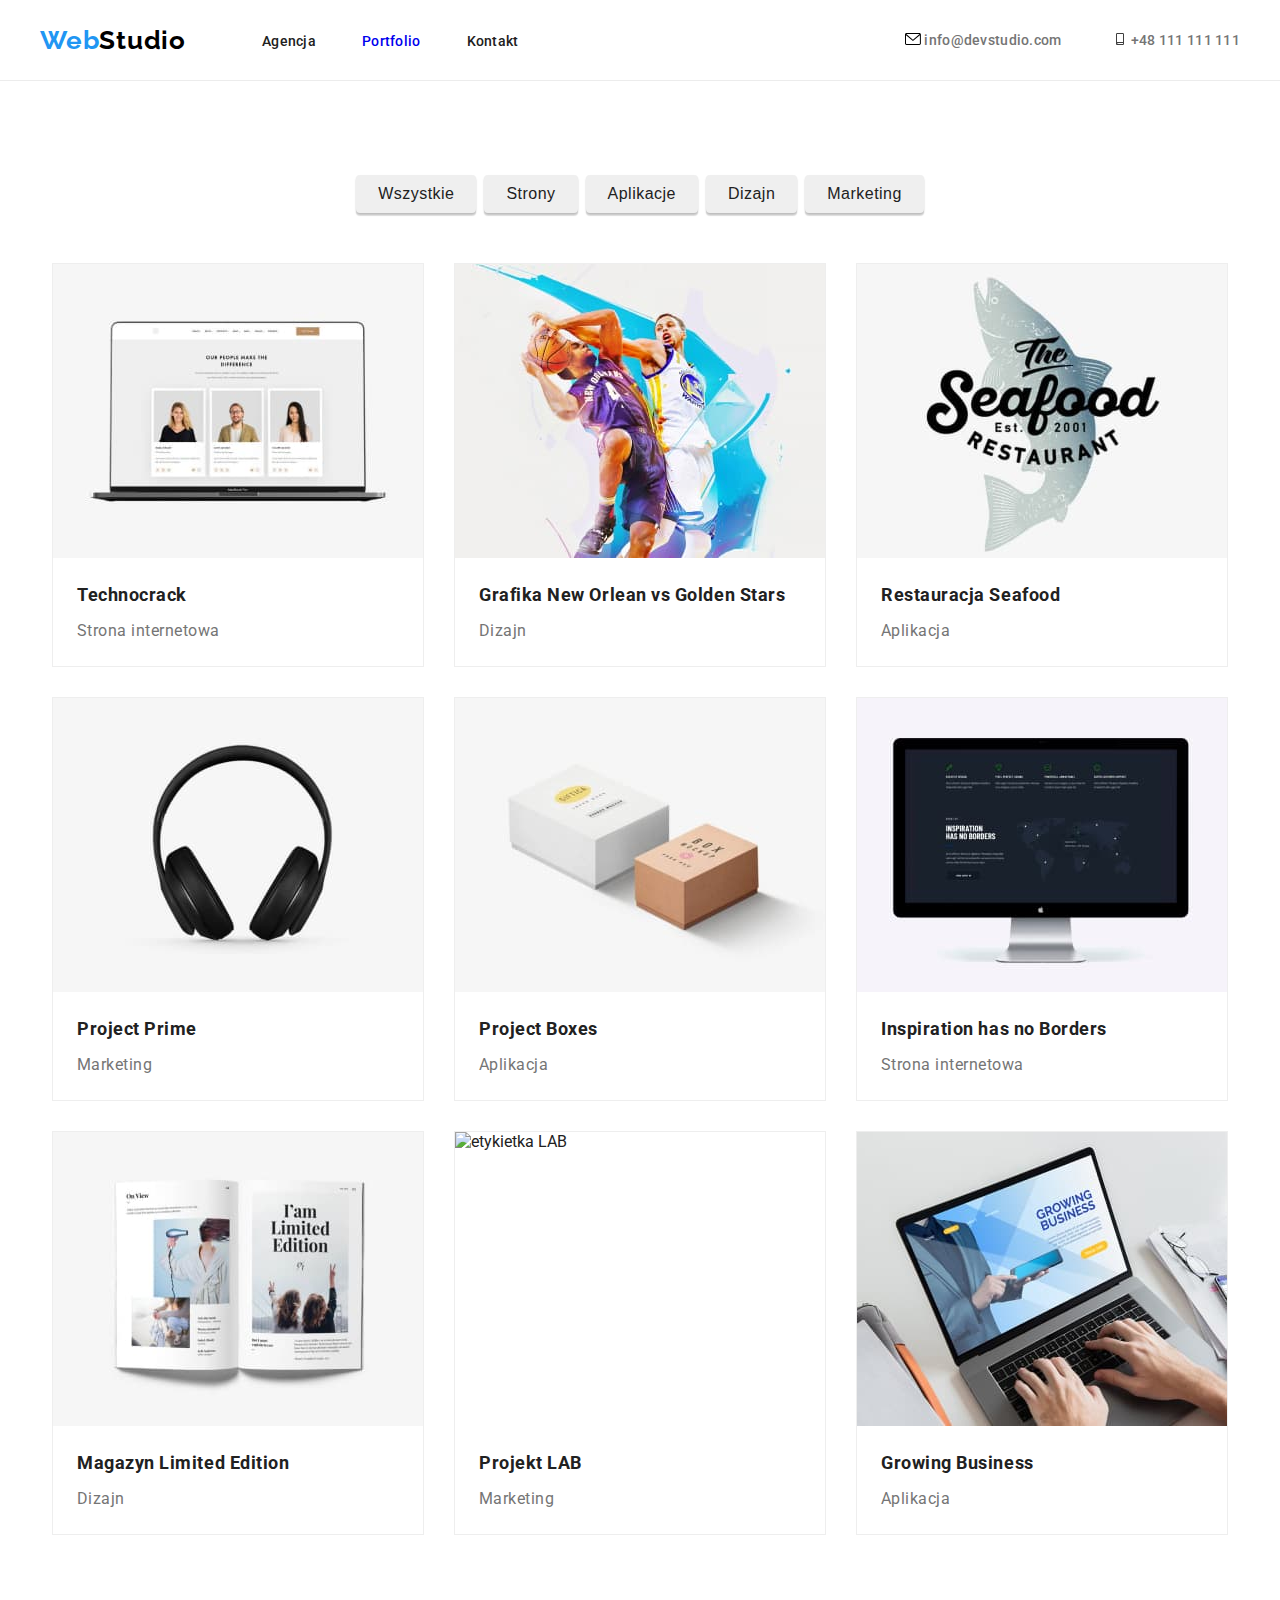
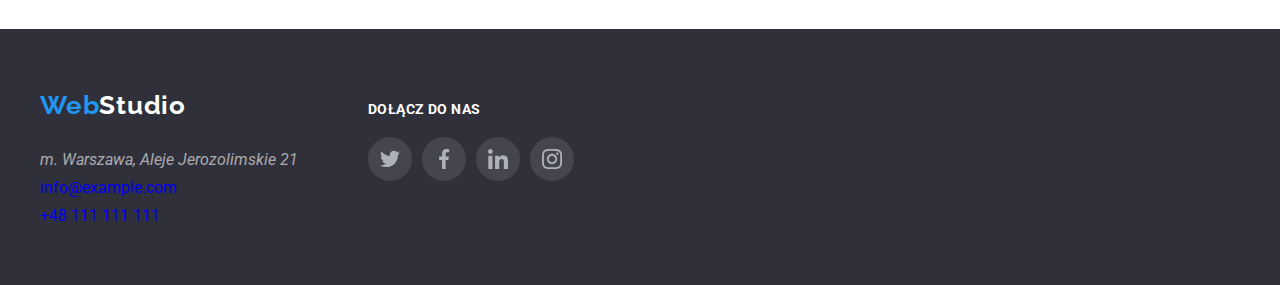
==== portfolio.html @ 3dd03b78 "start" ====
<!DOCTYPE html>
<html lang="en">
  <head>
    <meta charset="UTF-8"/>
    <title>portfolio</title>
    <link rel="preconnect" href="https://fonts.googleapis.com">
<link rel="preconnect" href="https://fonts.gstatic.com" crossorigin>
<link href="https://fonts.googleapis.com/css2?family=Raleway:wght@700&family=Roboto:wght@400;500;700;900&display=swap" rel="stylesheet">
    <link rel="preconnect" href="https://fonts.google.com">
    <link href="css/styles.css" rel="stylesheet"/>
  </head>
  <body>
    <header class="header">
      <div class="container">
        <nav class="navigation">
          <a class="navigation-logo link" href="index.html"><h4>
              <span>Web</span>Studio
            </h4></a>
            <ul class="navigation-list list">
              <li class="navigation-list-item">
                <a class="navigation-list-link link">Agencja</a>
              </li>
              <li class="navigation-list-item">
                <a class="navigation-list-link link" href="portfolio.html">
                  Portfolio</a>
              </li>
              <li class="navigation-list-item">
                <a class="navigation-list-link link">Kontakt</a>
              </li>
            </ul>
          </nav>
          <ul class="contact-list list">
            <li class="contact-list-item">
              <svg class="icon-contact" width="16" height="12">
                <use href="./images/icon.svg#mail" ></use>
              </svg>
              <a class="contact-link link" href="info@devstudio.com">
              info@devstudio.com
            </a></li>
            <li class="contact-list-item">
              <svg class="icon-contact" width="16" height="12">
                <use href="./images/icon.svg#phone" ></use>
              </svg>
              <a class="contact-link link" href="tel:+48111111111">
              +48 111 111 111 
            </a></li>
          </ul>
      </div>
    </header>

<!-- MAIN -->

    <!-- FILTER -->

    <main>
      <section class="portfolio section">
        <div class="container">
          <ul class="filter-list list">
            <li class="filter-list-item">
              <button class="filter-btn" type="button">Wszystkie</button>
            </li class="filter-list-item">
            <li class="filter-list-item">
              <button class="filter-btn" type="button">Strony</button>
            </li>
            <li class="filter-list-item">
              <button class="filter-btn" type="button">Aplikacje</button>
            </li>
            <li class="filter-list-item">
              <button class="filter-btn" type="button">Dizajn</button>
            </li>
            <li class="filter-list-item">
              <button class="filter-btn" type="button">Marketing</button>
            </li>
          </ul>
        </div>
      
    <!-- FILTER -->

    <!-- CARDS -->

      
        <div class="container">
          <ul class="port-cards-list list">
            <li class="port-card">
                <img
                  src="images/portfolio/technocrack.jpg"
                  alt="Laptop with open side technocrack"
                  width="370"
                  height="294"
                />
                <h3 class="port-card-label">Technocrack</h3>
                <p class="port-card-sublabel">Strona internetowa</p>
            </li>
            <li class="port-card">
              <img
                src="images/portfolio/graficnovgs.jpg"
                alt="grafika New Orlean vs Golden Stars"
                width="370"
                height="294"
              />
              <h3 class="port-card-label">Grafika New Orlean vs Golden Stars</h3>
              <p class="port-card-sublabel">Dizajn</p>
            </li>
            <li class="port-card">
              <img
                src="images/portfolio/restaurantseafood.jpg"
                alt="Restauracja Seafood"
                width="370"
                height="294"
              />
              <h3 class="port-card-label">Restauracja Seafood</h3>
              <p class="port-card-sublabel">Aplikacja</p>
            </li>
            <li class="port-card">
              <img
                src="images/portfolio/projectprime.jpg"
                alt="słuchawki"
                width="370"
                height="294"
              />
              <h3 class="port-card-label">Project Prime</h3>
              <p class="port-card-sublabel">Marketing</p>
            </li>
            <li class="port-card">
              <img
                src="images/portfolio/projectboxes.jpg"
                alt="pudełka"
                width="370"
                height="294"
              />
              <h3 class="port-card-label" >Project Boxes</h3>
              <p class="port-card-sublabel">Aplikacja</p>
            </li>
            <li class="port-card">
              <img
                src="images/portfolio/inspirationhasnoborders.jpg"
                alt="ekran z inspiration has no borders"
                width="370"
                height="294"
              />
              <h3 class="port-card-label">Inspiration has no Borders</h3>
              <p class="port-card-sublabel">Strona internetowa</p>
            </li>
            <li class="port-card">
              <img
                src="images/portfolio/limitededition.jpg"
                alt="strona z magazynu"
                width="370"
                height="294"
              />
              <h3 class="port-card-label">Magazyn Limited Edition</h3>
              <p class="port-card-sublabel">Dizajn</p>
            </li>
            <li class="port-card">
              <img
                src="images/portfolio/lab.jpg"
                alt="etykietka LAB"
                width="370"
                height="294"
              />
              <h3 class="port-card-label">Projekt LAB</h3>
              <p class="port-card-sublabel">Marketing</p>
            </li>
            <li class="port-card">
              <img
                src="images/portfolio/gb.jpg"
                alt="pudełka"
                width="370"
                height="294"
              />
              <h3 class="port-card-label">Growing Business</h3>
              <p class="port-card-sublabel">Aplikacja</p>
            </li>
          </ul>
        </div>
      </section>

    <!-- CARDS -->

    <!-- MAIN -->

  </main>
  <footer class="footer">
    <div class="container">
      <div class="footer-container">
        <a class="navigation-logo link" href="index.html"><h4><span>Web</span>Studio</h4></a>
        <address class="address">m. Warszawa, Aleje Jerozolimskie 21</address>
        <ul class="footer-list list">
          <li class="footer-list-item">
            <a class="contact-link link" href="mailto:info@example.com"> info@example.com</a>
          </li>
          <li class="footer-list-item">
            <a class="contact-link link" href="tel:+48111111111"> +48 111 111 111</a>
          </li>
        </ul>
      </div>
      <div class="footer-social-container">
        <h5>dołącz do nas</h5>
        <div class="social-container">
          <div class="social-icon">
            <svg class="icon-social" width="44" height="44">
              <use href="./images/icon.svg#inst"></use>
            </svg>
          </div>
          <div class="social-icon">
            <svg class="icon-social" width="44" height="44">
              <use href="./images/icon.svg#tweet"></use>
            </svg>
          </div>
          <div class="social-icon">
            <svg class="icon-social" width="44" height="44">
              <use href="./images/icon.svg#f"></use>
            </svg>
          </div>
          <div class="social-icon">
            <svg class="icon-social" width="44" height="44">
              <use href="./images/icon.svg#in"></use>
            </svg>
          </div>
        </div>
      </div>
    </div>
  </footer>
  </body>
</html>
---- css/styles.css ----
:root{
    --main-color: #2196F3; 
    --secoundary-color:  #757575;
}

h1,
h2,
h3,
h4,
h5{
    margin: 0;
}

ul,
ol{
    margin: 0;
    padding: 0;
}

p{
    margin: 0;
}

img{
    display: block;
}

.link{
    text-decoration: none;
}

.list{
    list-style-type: none;
}

.container{
    width: 1200px;
    padding: 0 15px;
    align-items: center;
    margin: 0 auto;
}

body{
    font-family: 'Roboto', sans-serif;
    color: #212121;
    padding: 0;
    margin: 0;
}

/* =======HEADER====== */

.section{
    padding: 94px 0;
}

.header{
    border-bottom: 1px solid #ECECEC;
}

.header .container{
    display: flex;
    align-items: center;
    padding: 25px 0;
}

.navigation{
    display: flex;
}

.navigation-list{
    display: flex;
    align-items: center;
    gap: 46px;
}

.navigation-logo{
    font-family: 'Raleway', 'Roboto', sans-serif;
    font-weight: 700;
    font-size: 26px;
    line-height: 1,192;
    letter-spacing: 0.03em;
    color: #000000;
    cursor: pointer;
    margin-right: 76px;
}

.navigation-logo span{
    color: var(--main-color);
}

.navigation-list-link{
    font-weight: 500;
    font-size: 14px;
    line-height: 1,172;
    letter-spacing: 0.02em;
    cursor: pointer;
}
.navigation-list-link:visited {
    color:#212121;
}
.navigation-list-link:hover,
.navigation-list-link:focus{
    color: #2196F3;
}

.contact-list{
    display: flex;
    margin-left: auto;
    gap: 50px;
}

.contact-list{
    font-style: normal;
    font-weight: 500;
    font-size: 14px;
    line-height: 1,423;
    letter-spacing: 0.02em;
    color: var(--secoundary-color);
}

.contact-list-item a{
color: var(--secoundary-color);
cursor: pointer;
 fill: var(--secoundary-color);
}
.contact-list-item:hover a,
.contact-list-item:focus a{
    color: var(--main-color);
    fill: #2196f3 ;
}

/* ===END=HEADER====== */

/* =======MAIN====== */

.title .container{
    text-align: center;
}

.title{
    background-color: #2F303A;
    padding: 200px 0;
}

h1{
    color: #ffffff;
    font-weight: 900;
    font-size: 44px;
    letter-spacing: 0.06em;
    line-height: 1.36;
    margin-bottom: 30px;
    text-align: center;
    text-transform: uppercase;
}

.modal-btn{
    background-color: var(--main-color);
    border: none;
    border-radius: 4px;
    box-shadow: 0px 4px 4px rgba(0, 0, 0, 0.15);
    color: #fff;
    cursor: pointer;
    font-weight: 700;
    font-size: 16px;
    letter-spacing: 0.06em;
    line-height: 30px;
    padding: 10px 41px;
    margin-left: auto;
}

.paragraph{
    margin-bottom: 94px;
}

.paragraphs-list{
    display: flex;
    gap: 30px;
}

.par-icon{
    width: 270px;
    height: 120px;
}

.par-title{
    font-weight: 700;
    font-size: 14px;
    letter-spacing: 0.03em;
    line-height: 1.143;
    margin-top: 30px;
    padding-bottom: 10px;
    text-align: left;
    text-transform: uppercase;
}

.par{
    color: var(-secoundary-color);
    font-weight: 400;
    font-size: 14px;
    line-height: 1.71;
    letter-spacing: 0.03em;
    text-align: justify;
}

.activities-list{
    display:flex;
    justify-content: center;
    gap: 30px;
}

.team{
    background: #F5F4FA;
}

.team-list{
    display: flex;
    justify-content: center;
    gap:30px;
}

.team-list-item{
    background: #fff;
    border-radius: 0 0 4px 4px;
    box-shadow: 0px 1px 3px rgba(0, 0, 0, 0.12),
                0px 1px 1px rgba(0, 0, 0, 0.14),
                0px 2px 1px rgba(0, 0, 0, 0.2);
    color: #757575;
    font-weight: 400;
    font-size: 16px;
    line-height: 19px;
    letter-spacing: 0.03em;
    padding-bottom: 30px;
    text-align: center;
    align-content: center;
}

.team-name{
    font-weight: 500;
    font-size: 16px;
    line-height: 19px;
    color: #212121;
    margin-top: 30px;
    margin-bottom: 10px;
}

.team-list-item .social-container{
    padding: 0 32px;
    margin-top: 16px;
}

h2{
    font-weight: 700;
    font-size: 36px;
    line-height: 1.667;
    text-align: center;
    letter-spacing: 0.03em;
    margin-bottom: 50px;
}

.clinets-list{
    display: flex;
    gap: 30px;
}

.clinets-list-item{
    width: 170px; 
    height: 92px;
    border: 1px solid #AFB1B8;
    border-radius: 4px;
    fill: #afb1b8 ;
}

.clinets-list-item:hover,
.clinets-list-item:focus {
    fill: #2196f3 ;
    border: 1px solid #2196f3;
}

.portfolio{
    padding: 94px 0;
}

.filter-list{
    display: flex;
    gap: 8px;
    justify-content: center;
    margin-bottom: 50px;
}

.filter-btn{
    border: none;
    border-radius: 4px;
    box-shadow: 0px 3px 1px rgba(0, 0, 0, 0.1), 
                0px 1px 2px rgba(0, 0, 0, 0.08), 
                0px 2px 2px rgba(0, 0, 0, 0.12);
    color: #212121;
    cursor: pointer;
    font-weight: 500;
    font-size: 16px;
    line-height: 1.62;
    letter-spacing: 0.03em;
    padding: 6px 22px;
    text-align: center;
}
.filter-btn:hover,
.filter-btn:focus{
    color: #FFFFFF;
    background-color: var(--main-color);
}

.port-cards-list{
    display: grid;
    justify-content: center;
    grid-template-columns: auto auto auto;
    gap: 30px;
}

.port-card{
    background: #FFFFFF;
    border: 1px solid #EEEEEE;
}
.port-card:hover,
.port-card:focus{
    box-shadow: 0px 1px 1px rgba(0, 0, 0, 0.12), 
                0px 4px 4px rgba(0, 0, 0, 0.06), 
                1px 4px 6px rgba(0, 0, 0, 0.16);
}


.port-card-label{
    font-weight: 700;
    font-size: 18px;
    line-height: 1.88;
    letter-spacing: 0.03em;
    color: #212121;
    margin-top: 20px;
    margin-left: 24px;
}

.port-card-sublabel{
    font-weight: 400;
    font-size: 16px;
    line-height: 1.88;
    letter-spacing: 0.03em;
    color: #757575;
    margin-top: 4px;
    margin-bottom: 20px;
    margin-left: 24px;
}

/* ===END=MAIN====== */

/* =======FOOTER==== */
.footer{
    background-color: #2F303A;
    padding: 60px 0;
}

.footer .container{
    display: flex;
    gap: 70px;
    align-items: baseline;
}

 .footer .navigation-logo {
    color: #ffffff;
 }
 
 .footer-list{
    display: grid;
    grid-template-columns: auto;    
    gap: 9px;
}

 .footer .address{
    color: rgba(255, 255, 255, 0.6);
    margin-bottom: 9px;
 }

.footer-social-container{
    padding-top: 12px;
}

 .social-container{
    display: flex;
    gap: 10px;
 }

 h5{
    font-weight: 700;
    font-size: 14px;
    line-height: 16px;
    letter-spacing: 0.03em;
    text-transform: uppercase;
    color: #FFFFFF;
    margin-bottom: 20px;
 }

.foooter .social-icon{
    background-color: rgba(255, 255, 255, 0.1);
}

 .social-icon{
    width: 44px;
    height: 44px;
    border-radius: 50%;
    background: rgba(255, 255, 255, 0.1);
    fill: #afb1b8;
 }
 .social-icon:hover,
 .social-icon:focus{
    background-color: var(--main-color);
 }
 .social-icon:hover .icon-social,
 .social-icon:focus .icon-social{
    fill:#fff;
 }
/* ===END=FOOTER==== */
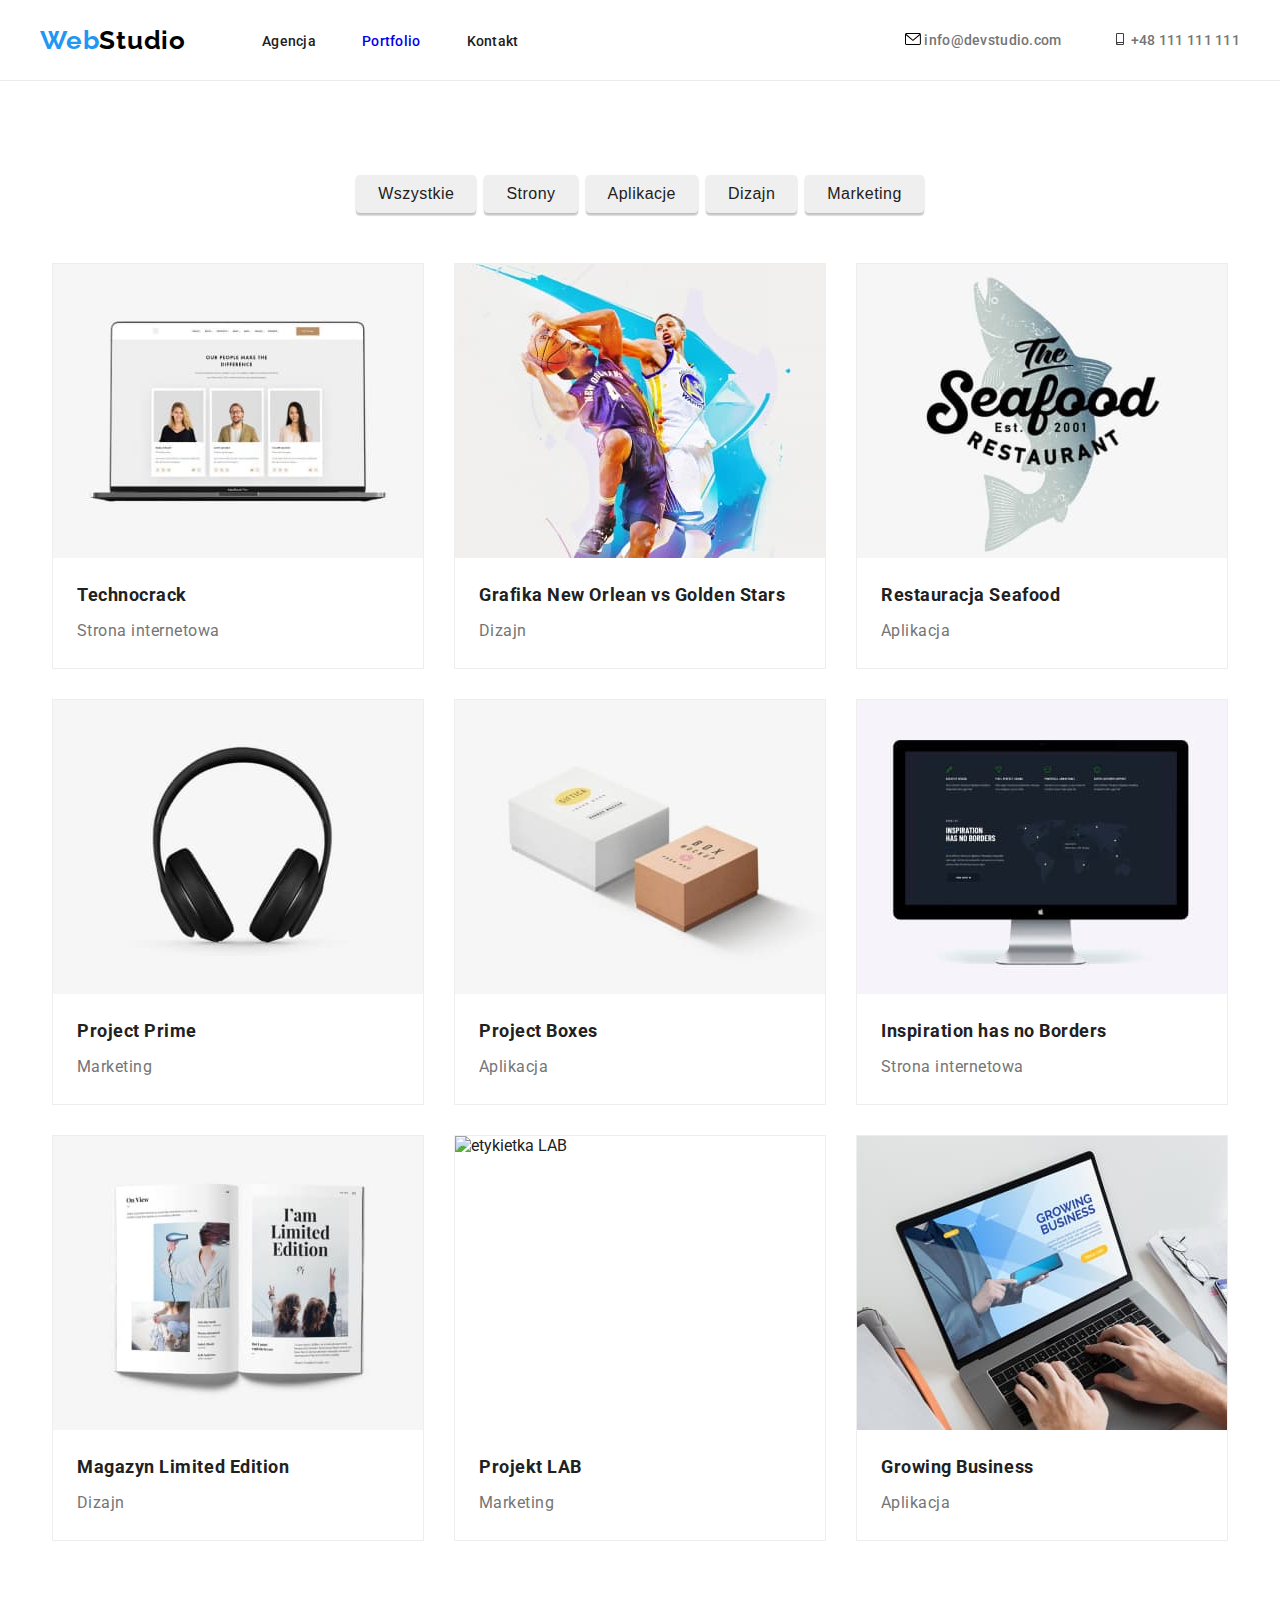
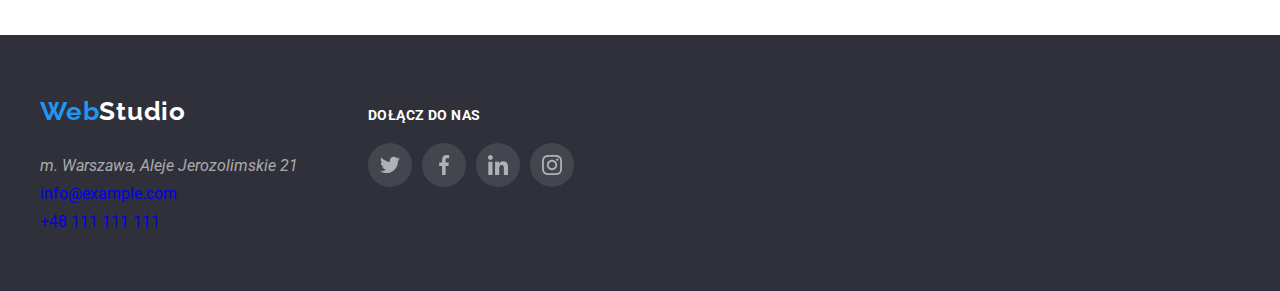
==== commit fe30ddec: "nakładka tchnocrack" ====
--- a/portfolio.html
+++ b/portfolio.html
@@ -90,6 +90,11 @@
                 />
                 <h3 class="port-card-label">Technocrack</h3>
                 <p class="port-card-sublabel">Strona internetowa</p>
+                <div class="port-card-overlay-container">
+                  <p class="port-card-overlay">
+                    Technocrack jest popularną platformą wykorzystywaną do rozpowszechniania koronawirusa. Firmy wykorzystują tę platformę do celów szpiegowskich i ataków na niezabezpieczone serwery konkurencji
+                  </p>
+                </div>
             </li>
             <li class="port-card">
               <img
@@ -100,6 +105,11 @@
               />
               <h3 class="port-card-label">Grafika New Orlean vs Golden Stars</h3>
               <p class="port-card-sublabel">Dizajn</p>
+              <div class="port-card-overlay-container">
+                <p class="port-card-overlay">
+                  Technocrack jest popularną platformą wykorzystywaną do rozpowszechniania koronawirusa. Firmy wykorzystują tę platformę do celów szpiegowskich i ataków na niezabezpieczone serwery konkurencji
+                </p>
+              </div>
             </li>
             <li class="port-card">
               <img
@@ -110,6 +120,11 @@
               />
               <h3 class="port-card-label">Restauracja Seafood</h3>
               <p class="port-card-sublabel">Aplikacja</p>
+              <div class="port-card-overlay-container">
+                <p class="port-card-overlay">
+                  Technocrack jest popularną platformą wykorzystywaną do rozpowszechniania koronawirusa. Firmy wykorzystują tę platformę do celów szpiegowskich i ataków na niezabezpieczone serwery konkurencji
+                </p>
+              </div>
             </li>
             <li class="port-card">
               <img
@@ -120,6 +135,11 @@
               />
               <h3 class="port-card-label">Project Prime</h3>
               <p class="port-card-sublabel">Marketing</p>
+              <div class="port-card-overlay-container">
+                <p class="port-card-overlay">
+                  Technocrack jest popularną platformą wykorzystywaną do rozpowszechniania koronawirusa. Firmy wykorzystują tę platformę do celów szpiegowskich i ataków na niezabezpieczone serwery konkurencji
+                </p>
+              </div>
             </li>
             <li class="port-card">
               <img
@@ -130,6 +150,11 @@
               />
               <h3 class="port-card-label" >Project Boxes</h3>
               <p class="port-card-sublabel">Aplikacja</p>
+              <div class="port-card-overlay-container">
+                <p class="port-card-overlay">
+                  Technocrack jest popularną platformą wykorzystywaną do rozpowszechniania koronawirusa. Firmy wykorzystują tę platformę do celów szpiegowskich i ataków na niezabezpieczone serwery konkurencji
+                </p>
+              </div>
             </li>
             <li class="port-card">
               <img
@@ -140,6 +165,11 @@
               />
               <h3 class="port-card-label">Inspiration has no Borders</h3>
               <p class="port-card-sublabel">Strona internetowa</p>
+              <div class="port-card-overlay-container">
+                <p class="port-card-overlay">
+                  Technocrack jest popularną platformą wykorzystywaną do rozpowszechniania koronawirusa. Firmy wykorzystują tę platformę do celów szpiegowskich i ataków na niezabezpieczone serwery konkurencji
+                </p>
+              </div>
             </li>
             <li class="port-card">
               <img
@@ -150,6 +180,11 @@
               />
               <h3 class="port-card-label">Magazyn Limited Edition</h3>
               <p class="port-card-sublabel">Dizajn</p>
+              <div class="port-card-overlay-container">
+                <p class="port-card-overlay">
+                  Technocrack jest popularną platformą wykorzystywaną do rozpowszechniania koronawirusa. Firmy wykorzystują tę platformę do celów szpiegowskich i ataków na niezabezpieczone serwery konkurencji
+                </p>
+              </div>
             </li>
             <li class="port-card">
               <img
@@ -160,6 +195,11 @@
               />
               <h3 class="port-card-label">Projekt LAB</h3>
               <p class="port-card-sublabel">Marketing</p>
+              <div class="port-card-overlay-container">
+                <p class="port-card-overlay">
+                  Technocrack jest popularną platformą wykorzystywaną do rozpowszechniania koronawirusa. Firmy wykorzystują tę platformę do celów szpiegowskich i ataków na niezabezpieczone serwery konkurencji
+                </p>
+              </div>
             </li>
             <li class="port-card">
               <img
@@ -170,6 +210,11 @@
               />
               <h3 class="port-card-label">Growing Business</h3>
               <p class="port-card-sublabel">Aplikacja</p>
+              <div class="port-card-overlay-container">
+                <p class="port-card-overlay">
+                  Technocrack jest popularną platformą wykorzystywaną do rozpowszechniania koronawirusa. Firmy wykorzystują tę platformę do celów szpiegowskich i ataków na niezabezpieczone serwery konkurencji
+                </p>
+              </div>
             </li>
           </ul>
         </div>
--- a/css/styles.css
+++ b/css/styles.css
@@ -318,6 +318,7 @@
 .port-card{
     background: #FFFFFF;
     border: 1px solid #EEEEEE;
+    height: 404px;
 }
 .port-card:hover,
 .port-card:focus{
@@ -346,6 +347,37 @@
     margin-top: 4px;
     margin-bottom: 20px;
     margin-left: 24px;
+}
+
+.port-card-overlay-container{
+    position: relative;
+    top: -402px;
+    overflow: hidden;
+    width: 370;
+    height: 294;
+}
+
+.port-card-overlay{
+    background: rgba(33, 150, 243, 0.9);
+    color: #fff;
+    position: relative;
+    top: 294px;
+    width: 301px;
+    height: 196px;
+    font-weight: 400;
+    font-size: 18px;
+    line-height: 1.56;
+    letter-spacing: 0.03em;
+    padding: 49px 45px 49px 24px;
+
+    transform: translatey(0);
+    transition-property: transform;
+    transition-duration: 250ms;
+    transition-timing-function: cubic-bezier(0.4, 0, 0.2, 1);
+}
+
+.port-card:hover .port-card-overlay{
+    transform: translateY(-294px);
 }
 
 /* ===END=MAIN====== */
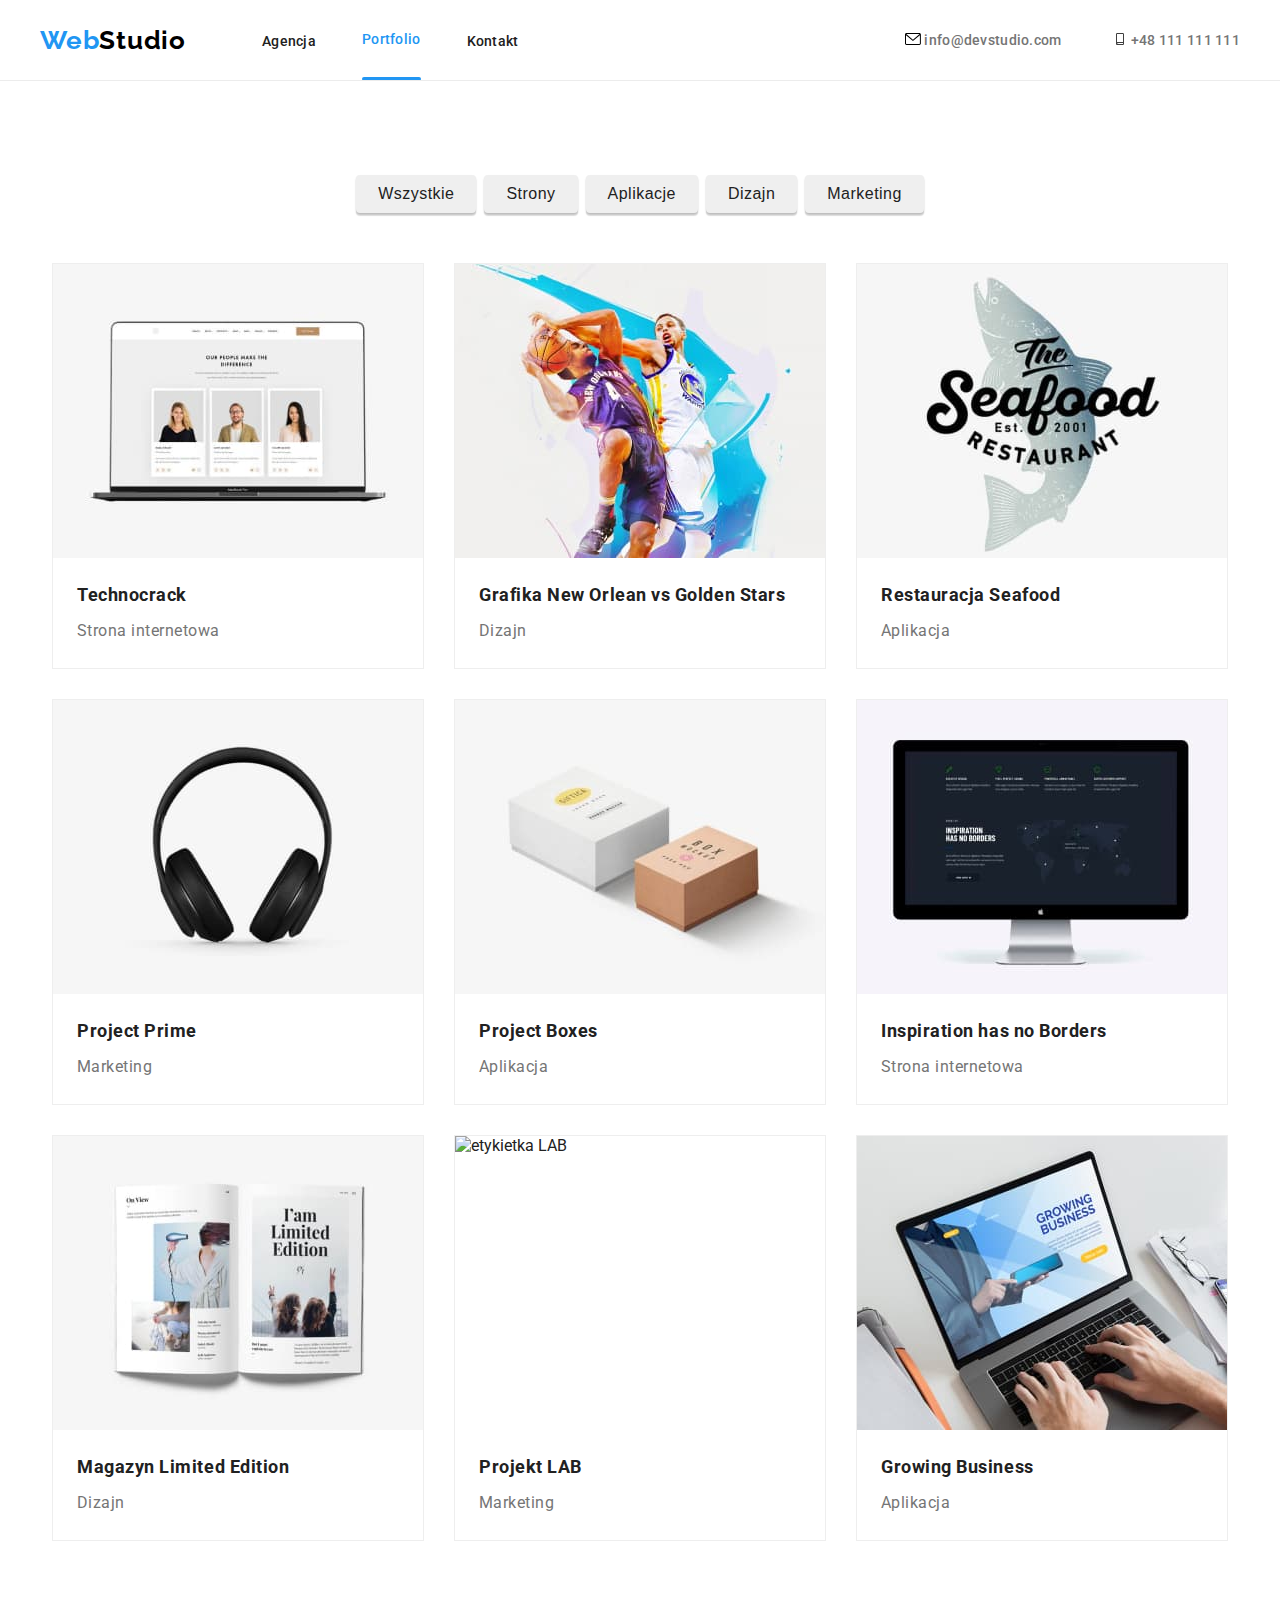
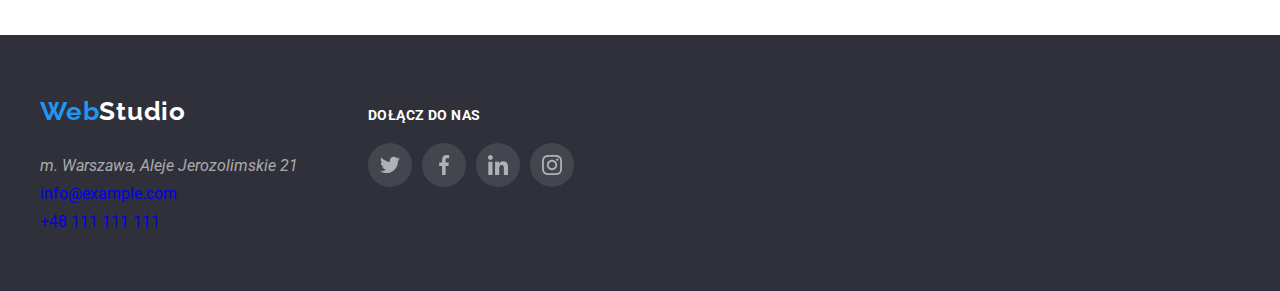
==== commit f0130906: "..." ====
--- a/portfolio.html
+++ b/portfolio.html
@@ -21,7 +21,7 @@
                 <a class="navigation-list-link link">Agencja</a>
               </li>
               <li class="navigation-list-item">
-                <a class="navigation-list-link link" href="portfolio.html">
+                <a class="navigation-list-link link current" href="portfolio.html">
                   Portfolio</a>
               </li>
               <li class="navigation-list-item">
--- a/css/styles.css
+++ b/css/styles.css
@@ -100,7 +100,7 @@
 }
 .navigation-list-link:hover,
 .navigation-list-link:focus{
-    color: #2196F3;
+    color: var(--main-color);
 }
 
 .contact-list{
@@ -126,7 +126,35 @@
 .contact-list-item:hover a,
 .contact-list-item:focus a{
     color: var(--main-color);
-    fill: #2196f3 ;
+    fill: var(--main-color) ;
+}
+
+.navigation-list-item:hover::after,
+.contact-list-item:focus::after{
+    content:attr(data-width);
+    /* color:transparent; */
+    display:block;
+    height: 4px;
+    border: none;
+    border-radius: 2px;
+    background-color: var(--main-color);
+    position: relative;
+    top:29px;
+}
+
+.current::after{
+    content:"";
+    display:block;
+    height: 4px;
+    border-radius: 2px;
+    background-color: var(--main-color);
+    position: relative;
+    top:29px;
+    z-index: -2;
+}
+
+.navigation-list-item .current{
+    color: var(--main-color);
 }
 
 /* ===END=HEADER====== */
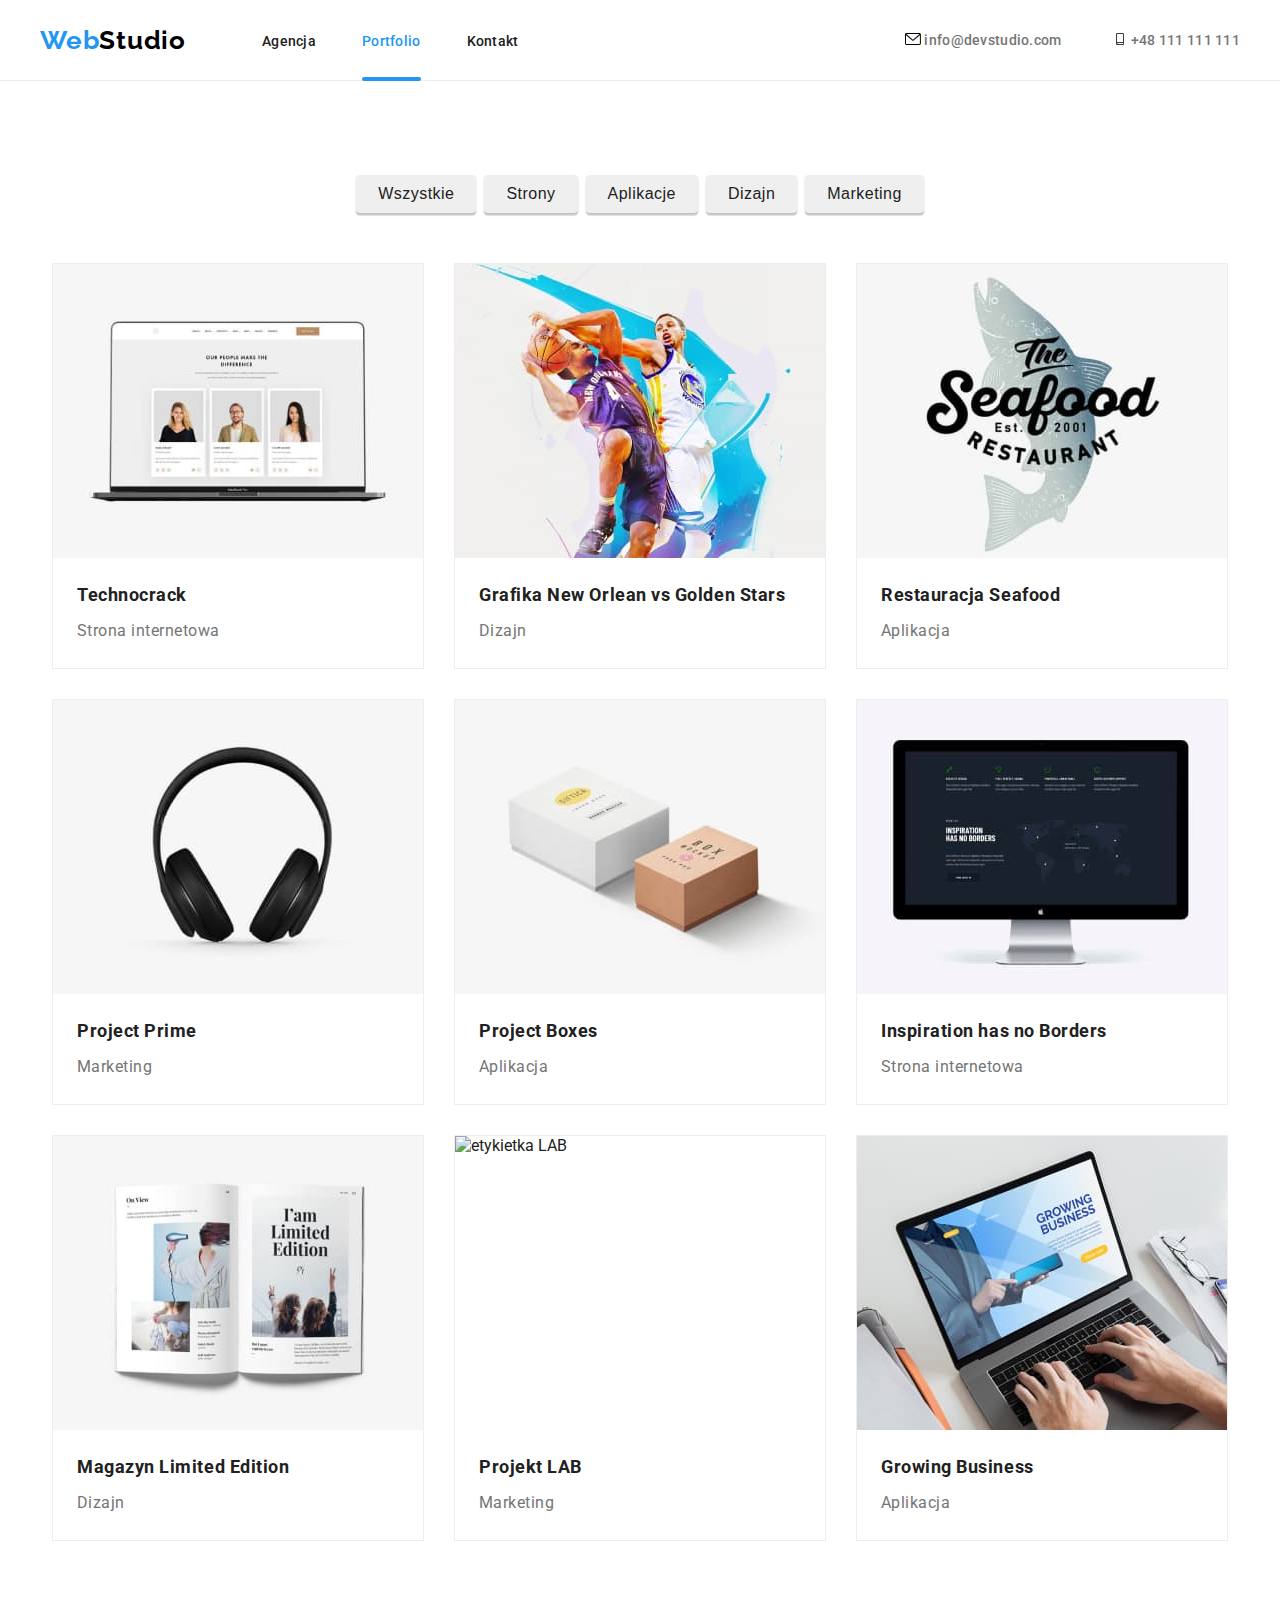
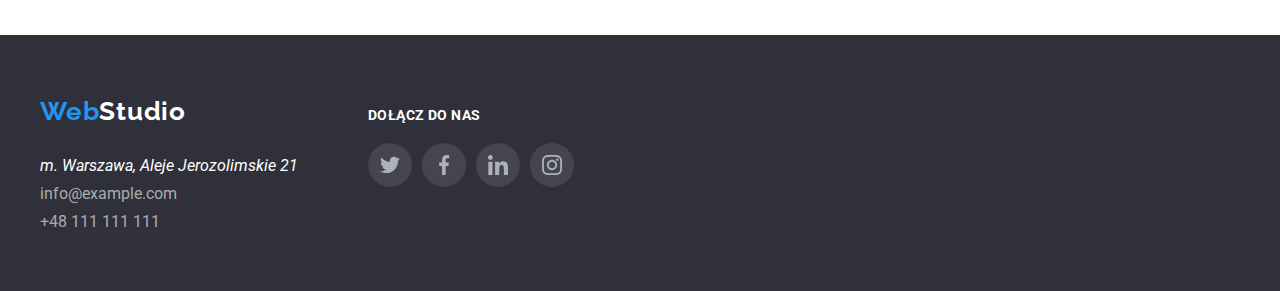
==== commit 9bdbddac: "nakładki" ====
--- a/portfolio.html
+++ b/portfolio.html
@@ -18,14 +18,14 @@
             </h4></a>
             <ul class="navigation-list list">
               <li class="navigation-list-item">
-                <a class="navigation-list-link link">Agencja</a>
+                <a class="navigation-list-link link not-current">Agencja</a>
               </li>
               <li class="navigation-list-item">
                 <a class="navigation-list-link link current" href="portfolio.html">
                   Portfolio</a>
               </li>
               <li class="navigation-list-item">
-                <a class="navigation-list-link link">Kontakt</a>
+                <a class="navigation-list-link link not-current">Kontakt</a>
               </li>
             </ul>
           </nav>
--- a/css/styles.css
+++ b/css/styles.css
@@ -129,19 +129,8 @@
     fill: var(--main-color) ;
 }
 
-.navigation-list-item:hover::after,
-.contact-list-item:focus::after{
-    content:attr(data-width);
-    /* color:transparent; */
-    display:block;
-    height: 4px;
-    border: none;
-    border-radius: 2px;
-    background-color: var(--main-color);
-    position: relative;
-    top:29px;
-}
-
+.not-current:hover::after,
+.not-current:focus::after,
 .current::after{
     content:"";
     display:block;
@@ -149,12 +138,19 @@
     border-radius: 2px;
     background-color: var(--main-color);
     position: relative;
-    top:29px;
-    z-index: -2;
+    top:27px;
 }
 
 .navigation-list-item .current{
     color: var(--main-color);
+    position: relative;
+    top: 2px;
+}
+
+.navigation-list-item .not-current:hover,
+.navigation-list-item .not-current:focus{
+    position: relative;
+    top: 2px;
 }
 
 /* ===END=HEADER====== */
@@ -234,6 +230,30 @@
     display:flex;
     justify-content: center;
     gap: 30px;
+}
+
+.acivities-list-item{
+    height: 294px;
+}
+
+.activities-tag-container{
+    text-align: center;
+    align-items: center;
+    width: 370px;
+    background: rgba(47, 48, 58, 0.8);
+    position: relative;
+    top: -70px;
+    padding: 27px 0 27px 0;
+}
+
+.activites-tag{
+    color: #fff;
+    font-weight: 700;
+    font-size: 14px;
+    line-height: 16px;
+    text-align: center;
+    letter-spacing: 0.03em;
+    text-transform: uppercase;
 }
 
 .team{
@@ -423,7 +443,7 @@
 }
 
  .footer .navigation-logo {
-    color: #ffffff;
+    color: #fff;
  }
  
  .footer-list{
@@ -432,8 +452,12 @@
     gap: 9px;
 }
 
+.footer-list-item a{
+    color: rgba(255, 255, 255, 0.6);
+}
+
  .footer .address{
-    color: rgba(255, 255, 255, 0.6);
+    color: #fff;
     margin-bottom: 9px;
  }
 
@@ -476,3 +500,35 @@
     fill:#fff;
  }
 /* ===END=FOOTER==== */
+
+.backdrop{
+    position: fixed;
+    display: flex;
+    top: 0;
+    bottom: 0;
+    left: 0;
+    right: 0;
+    background: rgba(0, 0, 0, 0.2);
+}
+
+.modal{
+    position: fixed;
+    width: 528px;
+    height: 581px;
+    top: 221px;
+    left: calc(50% - 264px);
+    top: calc(50% - 290px); 
+    background: #FFFFFF;
+    box-shadow: 0px 1px 3px rgba(0, 0, 0, 0.12), 0px 1px 1px rgba(0, 0, 0, 0.14), 0px 2px 1px rgba(0, 0, 0, 0.2);
+    border-radius: 4px;
+}
+
+.close-btn{
+    border-radius: 50%;
+}
+
+.is-hidden{
+    opacity: 0;
+    visibility: hidden;
+    pointer-events: none;
+}